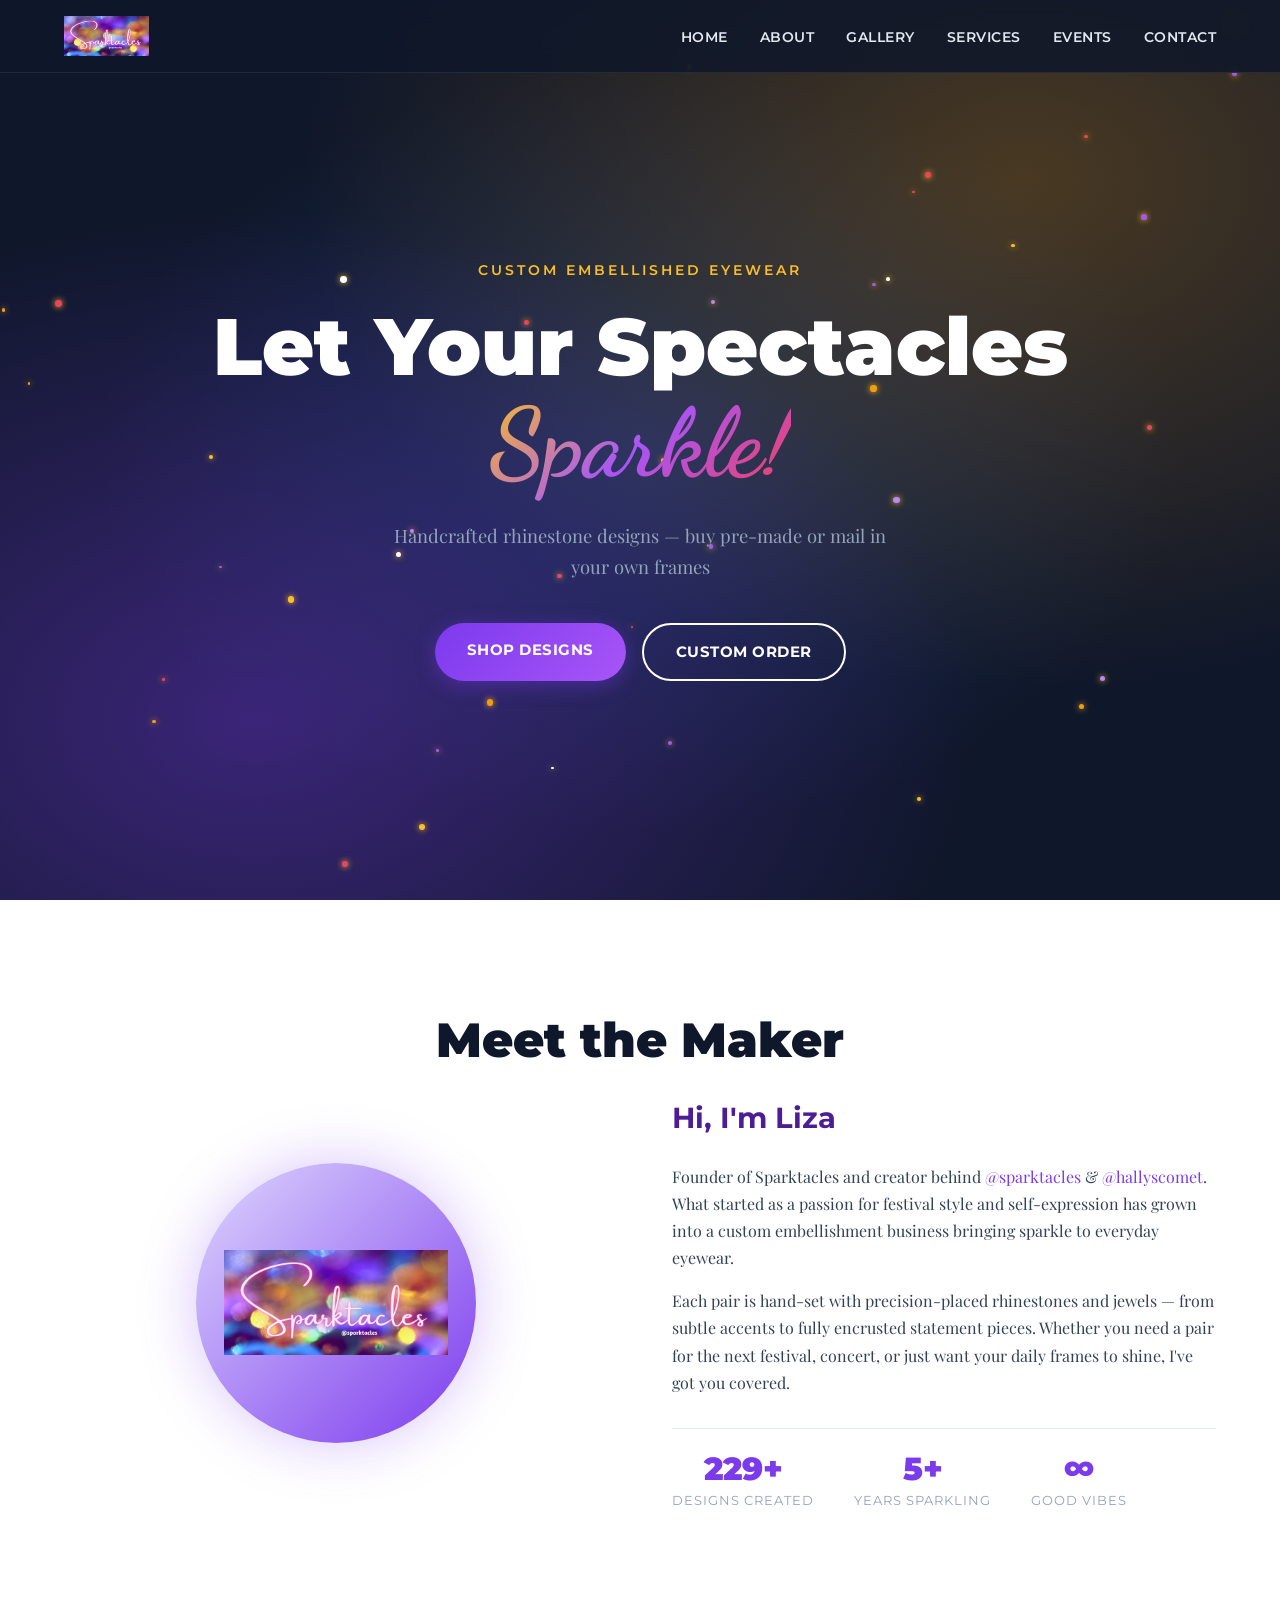
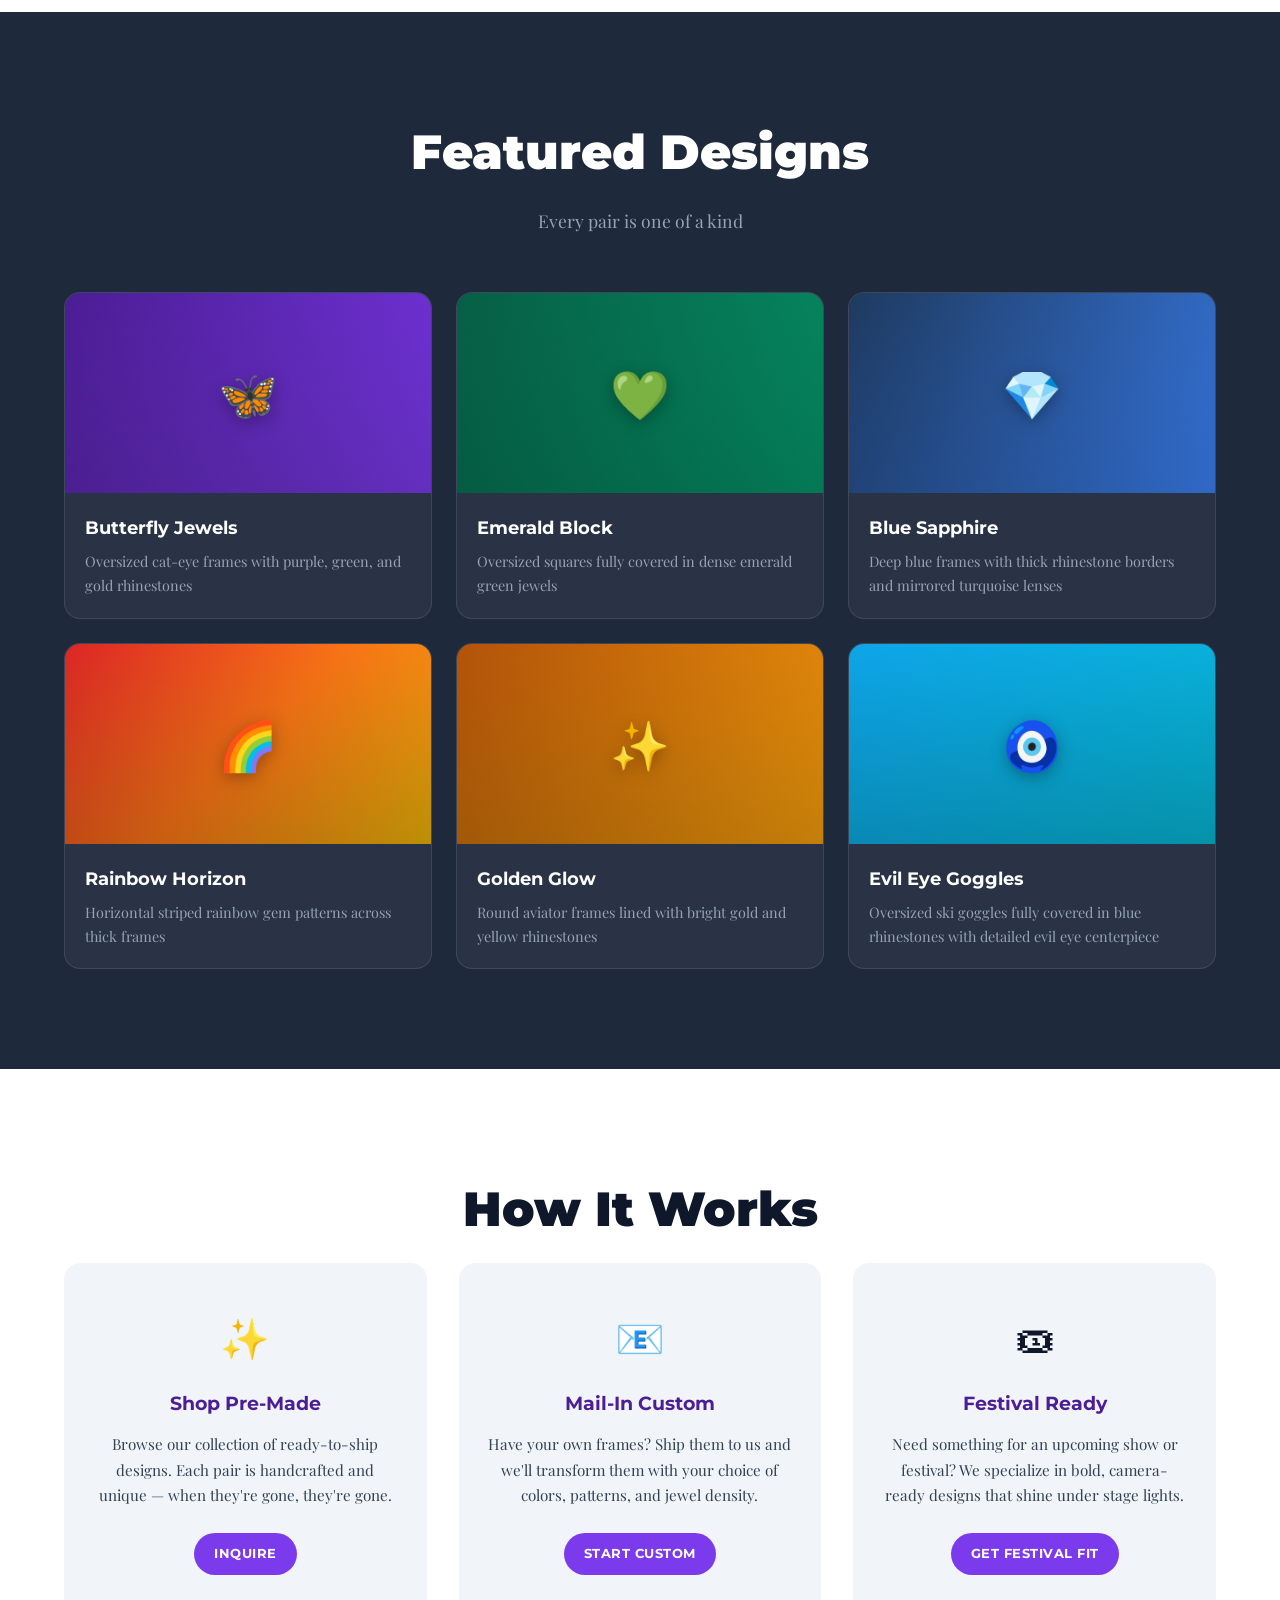
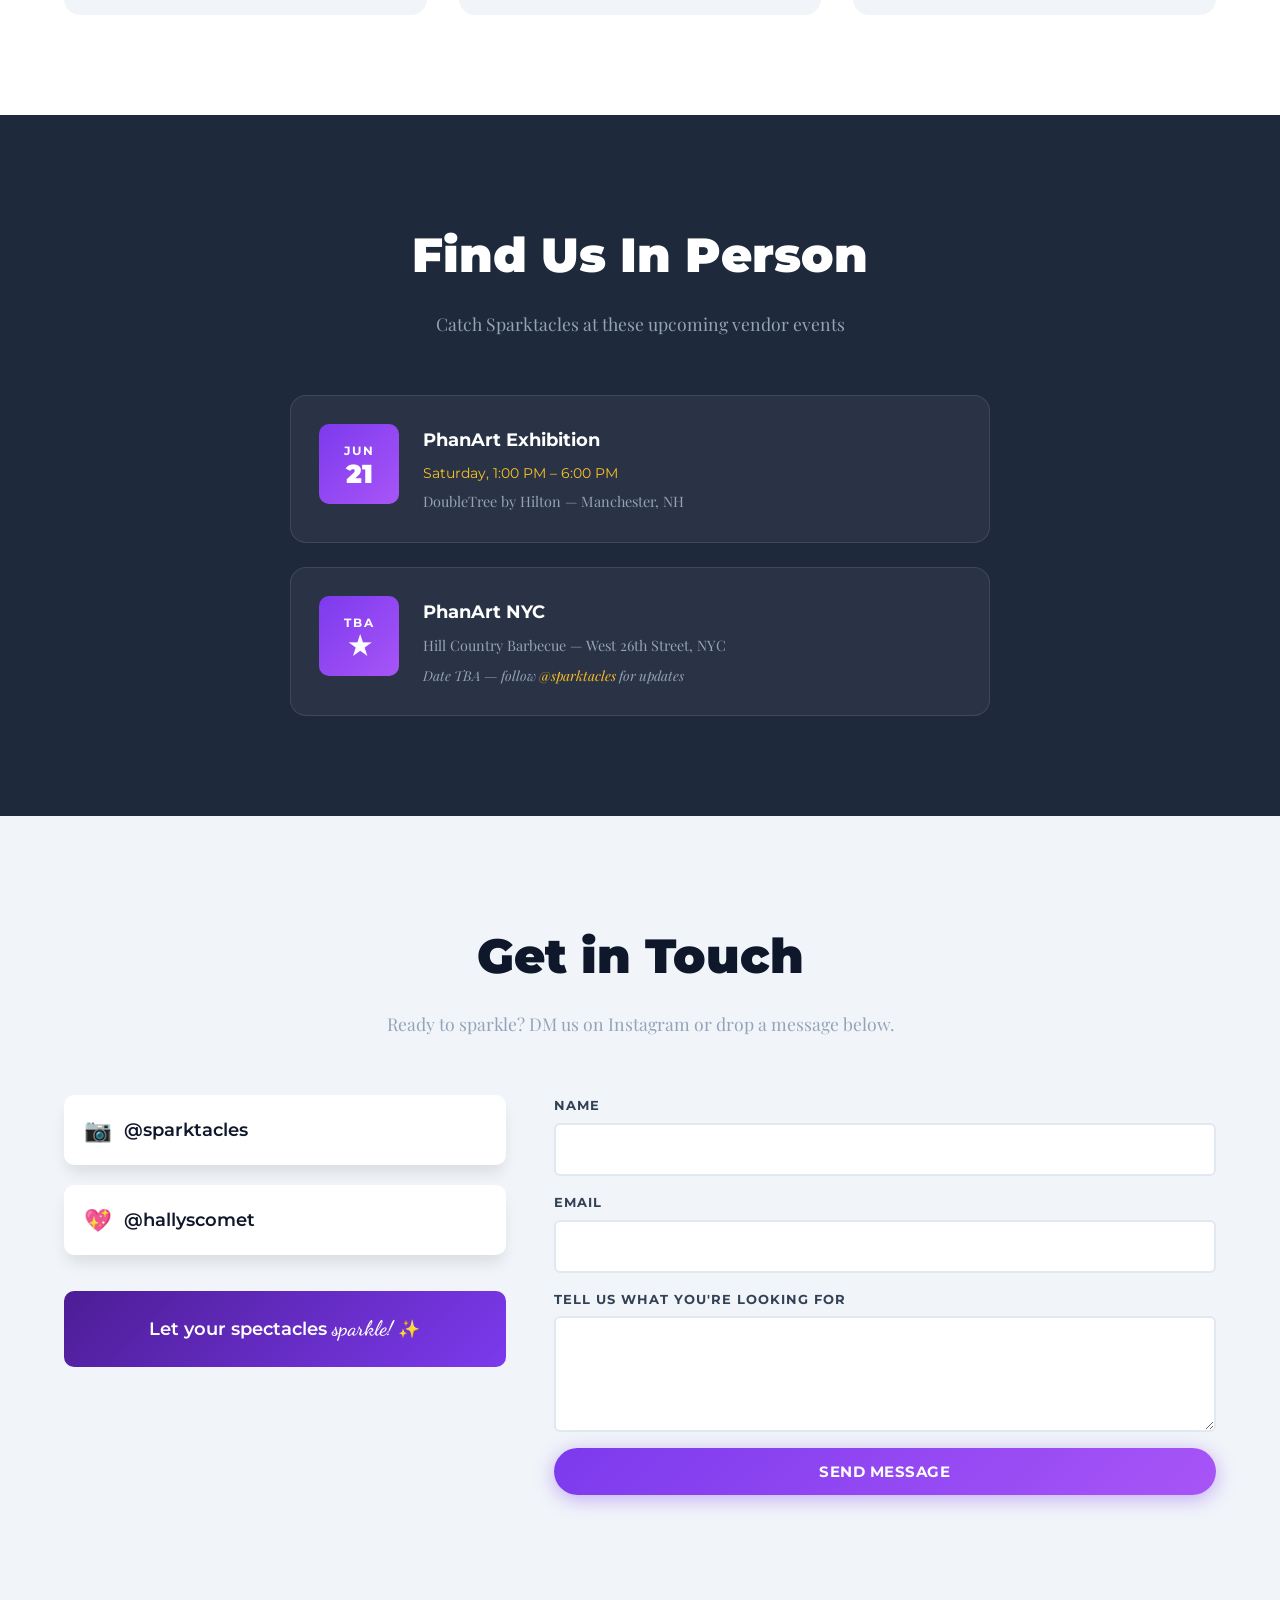
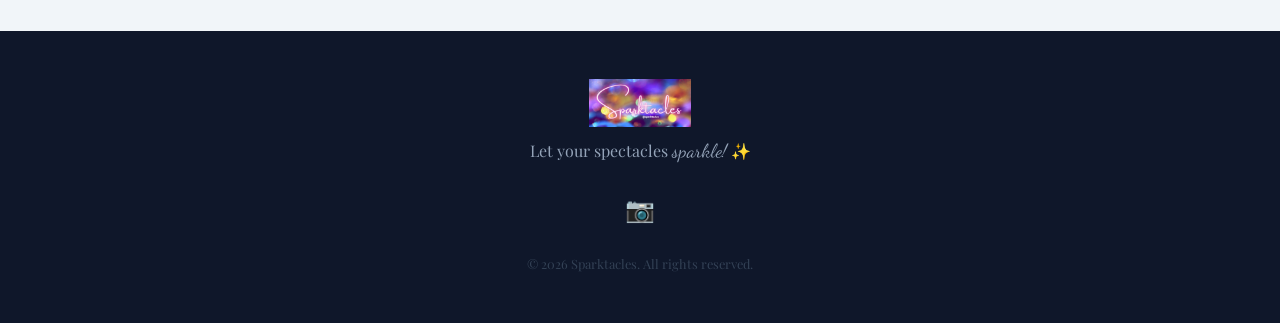
==== index.html @ 58866f9a "init" ====
<!DOCTYPE html>
<html lang="en">
<head>
  <meta charset="UTF-8">
  <meta name="viewport" content="width=device-width, initial-scale=1.0">
  <meta name="description" content="Sparktacles - Custom embellished eyewear. Let your spectacles sparkle! Pre-made designs and custom mail-in rhinestone work by Liza.">
  <title>Sparktacles — Let Your Spectacles Sparkle</title>
  <link rel="preconnect" href="https://fonts.googleapis.com">
  <link rel="preconnect" href="https://fonts.gstatic.com" crossorigin>
  <link href="https://fonts.googleapis.com/css2?family=Montserrat:wght@400;600;700;900&family=Playfair+Display:wght@400;600;700&family=Dancing+Script:wght@400;600;700&display=swap" rel="stylesheet">
  <link rel="stylesheet" href="css/styles.css">
  <link rel="icon" href="assets/sparktaclesicon.jpg">
</head>
<body>

  <header class="header" id="header">
    <nav class="nav container">
      <a href="#" class="logo"><img src="assets/sparktacleslogo.jpg" alt="Sparktacles" class="logo-img"></a>
      <button class="nav-toggle" id="navToggle" aria-label="Toggle navigation">
        <span></span>
        <span></span>
        <span></span>
      </button>
      <ul class="nav-links" id="navLinks">
        <li><a href="#home">Home</a></li>
        <li><a href="#about">About</a></li>
        <li><a href="#gallery">Gallery</a></li>
        <li><a href="#services">Services</a></li>
        <li><a href="#events">Events</a></li>
        <li><a href="#contact">Contact</a></li>
      </ul>
    </nav>
  </header>

  <main>

    <section class="hero" id="home">
      <div class="hero-bg"></div>
      <div class="hero-content container">
        <p class="hero-tag">Custom Embellished Eyewear</p>
        <h1 class="hero-title">Let Your Spectacles<br><span class="hero-sparkle">Sparkle!</span></h1>
        <p class="hero-sub">Handcrafted rhinestone designs — buy pre-made or mail in your own frames</p>
        <div class="hero-cta">
          <a href="#services" class="btn btn-primary">Shop Designs</a>
          <a href="#contact" class="btn btn-outline">Custom Order</a>
        </div>
      </div>
      <div class="sparkles" aria-hidden="true"></div>
    </section>

    <section class="about section" id="about">
      <div class="container">
        <h2 class="section-title">Meet the Maker</h2>
        <div class="about-grid">
          <div class="about-image">
            <div class="about-placeholder">
              <img src="assets/sparktacleslogo.jpg" alt="Sparktacles Logo" class="about-logo">
            </div>
          </div>
          <div class="about-text">
            <h3>Hi, I'm Liza</h3>
            <p>Founder of Sparktacles and creator behind <a href="https://instagram.com/sparktacles" target="_blank" rel="noopener">@sparktacles</a> &amp; <a href="https://instagram.com/hallyscomet" target="_blank" rel="noopener">@hallyscomet</a>. What started as a passion for festival style and self-expression has grown into a custom embellishment business bringing sparkle to everyday eyewear.</p>
            <p>Each pair is hand-set with precision-placed rhinestones and jewels — from subtle accents to fully encrusted statement pieces. Whether you need a pair for the next festival, concert, or just want your daily frames to shine, I've got you covered.</p>
            <div class="about-stats">
              <div class="stat">
                <span class="stat-number">229+</span>
                <span class="stat-label">Designs Created</span>
              </div>
              <div class="stat">
                <span class="stat-number">5+</span>
                <span class="stat-label">Years Sparkling</span>
              </div>
              <div class="stat">
                <span class="stat-number">∞</span>
                <span class="stat-label">Good Vibes</span>
              </div>
            </div>
          </div>
        </div>
      </div>
    </section>

    <section class="gallery section section-dark" id="gallery">
      <div class="container">
        <h2 class="section-title">Featured Designs</h2>
        <p class="section-subtitle">Every pair is one of a kind</p>
        <div class="gallery-grid">

          <div class="gallery-card">
            <div class="gallery-img" style="background: linear-gradient(135deg, #4c1d95, #7c3aed);">
              <span class="gallery-emoji">🦋</span>
            </div>
            <div class="gallery-info">
              <h4>Butterfly Jewels</h4>
              <p>Oversized cat-eye frames with purple, green, and gold rhinestones</p>
            </div>
          </div>

          <div class="gallery-card">
            <div class="gallery-img" style="background: linear-gradient(135deg, #065f46, #059669);">
              <span class="gallery-emoji">💚</span>
            </div>
            <div class="gallery-info">
              <h4>Emerald Block</h4>
              <p>Oversized squares fully covered in dense emerald green jewels</p>
            </div>
          </div>

          <div class="gallery-card">
            <div class="gallery-img" style="background: linear-gradient(135deg, #1e3a5f, #3b82f6);">
              <span class="gallery-emoji">💎</span>
            </div>
            <div class="gallery-info">
              <h4>Blue Sapphire</h4>
              <p>Deep blue frames with thick rhinestone borders and mirrored turquoise lenses</p>
            </div>
          </div>

          <div class="gallery-card">
            <div class="gallery-img" style="background: linear-gradient(135deg, #dc2626, #f97316, #eab308);">
              <span class="gallery-emoji">🌈</span>
            </div>
            <div class="gallery-info">
              <h4>Rainbow Horizon</h4>
              <p>Horizontal striped rainbow gem patterns across thick frames</p>
            </div>
          </div>

          <div class="gallery-card">
            <div class="gallery-img" style="background: linear-gradient(135deg, #b45309, #f59e0b);">
              <span class="gallery-emoji">✨</span>
            </div>
            <div class="gallery-info">
              <h4>Golden Glow</h4>
              <p>Round aviator frames lined with bright gold and yellow rhinestones</p>
            </div>
          </div>

          <div class="gallery-card">
            <div class="gallery-img" style="background: linear-gradient(135deg, #0ea5e9, #06b6d4);">
              <span class="gallery-emoji">🧿</span>
            </div>
            <div class="gallery-info">
              <h4>Evil Eye Goggles</h4>
              <p>Oversized ski goggles fully covered in blue rhinestones with detailed evil eye centerpiece</p>
            </div>
          </div>

        </div>
      </div>
    </section>

    <section class="services section" id="services">
      <div class="container">
        <h2 class="section-title">How It Works</h2>
        <div class="services-grid">
          <div class="service-card">
            <div class="service-icon">&#10024;</div>
            <h3>Shop Pre-Made</h3>
            <p>Browse our collection of ready-to-ship designs. Each pair is handcrafted and unique &mdash; when they're gone, they're gone.</p>
            <a href="#contact" class="btn btn-sm">Inquire</a>
          </div>
          <div class="service-card">
            <div class="service-icon">&#128231;</div>
            <h3>Mail-In Custom</h3>
            <p>Have your own frames? Ship them to us and we'll transform them with your choice of colors, patterns, and jewel density.</p>
            <a href="#contact" class="btn btn-sm">Start Custom</a>
          </div>
          <div class="service-card">
            <div class="service-icon">&#127903;</div>
            <h3>Festival Ready</h3>
            <p>Need something for an upcoming show or festival? We specialize in bold, camera-ready designs that shine under stage lights.</p>
            <a href="#contact" class="btn btn-sm">Get Festival Fit</a>
          </div>
        </div>
      </div>
    </section>

    <section class="events section section-dark" id="events">
      <div class="container">
        <h2 class="section-title">Find Us In Person</h2>
        <p class="section-subtitle">Catch Sparktacles at these upcoming vendor events</p>
        <div class="events-grid">
          <div class="event-card">
            <div class="event-date">
              <span class="event-month">JUN</span>
              <span class="event-day">21</span>
            </div>
            <div class="event-details">
              <h4>PhanArt Exhibition</h4>
              <p class="event-time">Saturday, 1:00 PM &ndash; 6:00 PM</p>
              <p class="event-location">DoubleTree by Hilton — Manchester, NH</p>
            </div>
          </div>
          <div class="event-card">
            <div class="event-date">
              <span class="event-month">TBA</span>
              <span class="event-day">&#9733;</span>
            </div>
            <div class="event-details">
              <h4>PhanArt NYC</h4>
              <p class="event-location">Hill Country Barbecue — West 26th Street, NYC</p>
              <p class="event-note">Date TBA &mdash; follow <a href="https://instagram.com/sparktacles" target="_blank" rel="noopener">@sparktacles</a> for updates</p>
            </div>
          </div>
        </div>
      </div>
    </section>

    <section class="cta-section section" id="contact">
      <div class="container">
        <h2 class="section-title">Get in Touch</h2>
        <p class="section-subtitle">Ready to sparkle? DM us on Instagram or drop a message below.</p>
        <div class="contact-grid">
          <div class="contact-info">
            <a href="https://instagram.com/sparktacles" target="_blank" rel="noopener" class="contact-link">
              <span class="contact-icon">&#128247;</span>
              <span>@sparktacles</span>
            </a>
            <a href="https://instagram.com/hallyscomet" target="_blank" rel="noopener" class="contact-link">
              <span class="contact-icon">&#128150;</span>
              <span>@hallyscomet</span>
            </a>
            <div class="contact-motto">
              <p>Let your spectacles <span class="tagline-script">sparkle!</span> &#10024;</p>
            </div>
          </div>
          <form class="contact-form" id="contactForm">
            <div class="form-group">
              <label for="name">Name</label>
              <input type="text" id="name" name="name" required>
            </div>
            <div class="form-group">
              <label for="email">Email</label>
              <input type="email" id="email" name="email" required>
            </div>
            <div class="form-group">
              <label for="message">Tell us what you're looking for</label>
              <textarea id="message" name="message" rows="4" required></textarea>
            </div>
            <button type="submit" class="btn btn-primary">Send Message</button>
            <p class="form-note" id="formNote"></p>
          </form>
        </div>
      </div>
    </section>

  </main>

  <footer class="footer">
    <div class="container">
      <div class="footer-content">
        <a href="#" class="footer-logo"><img src="assets/sparktacleslogo.jpg" alt="Sparktacles" class="logo-img"></a>
        <p class="footer-tagline">Let your spectacles <span class="tagline-script">sparkle!</span> &#10024;</p>
        <div class="footer-social">
          <a href="https://instagram.com/sparktacles" target="_blank" rel="noopener" aria-label="Instagram">&#128247;</a>
        </div>
        <p class="footer-copy">&copy; 2026 Sparktacles. All rights reserved.</p>
      </div>
    </div>
  </footer>

  <script src="js/script.js"></script>
</body>
</html>
---- css/styles.css ----
/* ===== CSS Custom Properties ===== */
:root {
  --purple-900: #2e1065;
  --purple-800: #4c1d95;
  --purple-600: #7c3aed;
  --purple-400: #a855f7;
  --purple-200: #ddd6fe;
  --blue-900: #1e3a5f;
  --blue-600: #2563eb;
  --blue-400: #60a5fa;
  --gold-500: #f59e0b;
  --gold-400: #fbbf24;
  --rose-500: #f43f5e;
  --slate-900: #0f172a;
  --slate-800: #1e293b;
  --slate-700: #334155;
  --slate-400: #94a3b8;
  --slate-200: #e2e8f0;
  --slate-100: #f1f5f9;
  --white: #ffffff;
  --font-heading: 'Montserrat', sans-serif;
  --font-body: 'Playfair Display', serif;
  --radius-lg: 16px;
  --radius-md: 10px;
  --radius-sm: 6px;
  --shadow-lg: 0 25px 50px -12px rgba(0, 0, 0, 0.25);
  --shadow-md: 0 10px 15px -3px rgba(0, 0, 0, 0.1);
  --transition: 0.3s ease;
  --container: 1200px;
}

/* ===== Reset & Base ===== */
*,
*::before,
*::after {
  margin: 0;
  padding: 0;
  box-sizing: border-box;
}

html {
  scroll-behavior: smooth;
  scroll-padding-top: 80px;
}

body {
  font-family: var(--font-body);
  color: var(--slate-900);
  background: var(--white);
  line-height: 1.7;
  overflow-x: hidden;
}

img {
  max-width: 100%;
  display: block;
}

a {
  color: var(--purple-600);
  text-decoration: none;
  transition: color var(--transition);
}
a:hover {
  color: var(--purple-400);
}

.container {
  max-width: var(--container);
  margin: 0 auto;
  padding: 0 24px;
}

.section {
  padding: 100px 0;
}
.section-dark {
  background: var(--slate-800);
  color: var(--white);
}
.section-dark .section-title {
  color: var(--white);
}
.section-dark a {
  color: var(--gold-400);
}

.section-title {
  font-family: var(--font-heading);
  font-size: clamp(2rem, 5vw, 3rem);
  font-weight: 900;
  text-align: center;
  margin-bottom: 12px;
  color: var(--slate-900);
}
.section-subtitle {
  text-align: center;
  font-size: 1.1rem;
  color: var(--slate-400);
  margin-bottom: 56px;
}

/* ===== Buttons ===== */
.btn {
  display: inline-block;
  font-family: var(--font-heading);
  font-weight: 700;
  font-size: 0.95rem;
  padding: 14px 32px;
  border-radius: 50px;
  border: none;
  cursor: pointer;
  transition: all var(--transition);
  text-transform: uppercase;
  letter-spacing: 0.5px;
}

.btn-primary {
  background: linear-gradient(135deg, var(--purple-600), var(--purple-400));
  color: var(--white);
  box-shadow: 0 4px 20px rgba(124, 58, 237, 0.4);
}
.btn-primary:hover {
  box-shadow: 0 6px 30px rgba(124, 58, 237, 0.6);
  transform: translateY(-2px);
}

.btn-outline {
  border: 2px solid var(--white);
  color: var(--white);
  background: transparent;
}
.btn-outline:hover {
  background: var(--white);
  color: var(--purple-600);
}

.btn-sm {
  font-size: 0.8rem;
  padding: 10px 20px;
  background: var(--purple-600);
  color: var(--white);
  border-radius: 50px;
  margin-top: 16px;
}
.btn-sm:hover {
  background: var(--purple-400);
  color: var(--white);
}

/* ===== Header / Nav ===== */
.header {
  position: fixed;
  top: 0;
  left: 0;
  right: 0;
  z-index: 1000;
  background: rgba(15, 23, 42, 0.85);
  backdrop-filter: blur(12px);
  border-bottom: 1px solid rgba(255, 255, 255, 0.08);
  transition: background var(--transition);
}
.header.scrolled {
  background: rgba(15, 23, 42, 0.98);
}

.nav {
  display: flex;
  justify-content: space-between;
  align-items: center;
  height: 72px;
}

.logo {
  display: flex;
  align-items: center;
}
.logo-img {
  height: 40px;
  width: auto;
  display: block;
}

.nav-links {
  display: flex;
  list-style: none;
  gap: 32px;
}
.nav-links a {
  font-family: var(--font-heading);
  font-size: 0.85rem;
  font-weight: 600;
  color: var(--slate-200);
  text-transform: uppercase;
  letter-spacing: 0.5px;
  position: relative;
}
.nav-links a::after {
  content: '';
  position: absolute;
  bottom: -4px;
  left: 0;
  width: 0;
  height: 2px;
  background: var(--gold-400);
  transition: width var(--transition);
}
.nav-links a:hover {
  color: var(--white);
}
.nav-links a:hover::after {
  width: 100%;
}

.nav-toggle {
  display: none;
  flex-direction: column;
  gap: 5px;
  background: none;
  border: none;
  cursor: pointer;
  padding: 4px;
}
.nav-toggle span {
  display: block;
  width: 24px;
  height: 2px;
  background: var(--white);
  transition: all var(--transition);
}
.nav-toggle.active span:nth-child(1) {
  transform: rotate(45deg) translate(5px, 5px);
}
.nav-toggle.active span:nth-child(2) {
  opacity: 0;
}
.nav-toggle.active span:nth-child(3) {
  transform: rotate(-45deg) translate(5px, -5px);
}

/* ===== Hero ===== */
.hero {
  min-height: 100vh;
  display: flex;
  align-items: center;
  position: relative;
  overflow: hidden;
  background: var(--slate-900);
}
.hero-bg {
  position: absolute;
  inset: 0;
  background:
    radial-gradient(ellipse at 20% 80%, rgba(124, 58, 237, 0.4) 0%, transparent 50%),
    radial-gradient(ellipse at 80% 20%, rgba(245, 158, 11, 0.25) 0%, transparent 50%),
    radial-gradient(ellipse at 50% 50%, rgba(59, 130, 246, 0.2) 0%, transparent 60%);
  animation: bgPulse 8s ease-in-out infinite alternate;
}
@keyframes bgPulse {
  0% { opacity: 0.7; }
  100% { opacity: 1; }
}

.hero-content {
  position: relative;
  z-index: 2;
  text-align: center;
  padding: 120px 0 80px;
}

.hero-tag {
  font-family: var(--font-heading);
  font-size: 0.85rem;
  font-weight: 600;
  text-transform: uppercase;
  letter-spacing: 3px;
  color: var(--gold-400);
  margin-bottom: 20px;
}

.hero-title {
  font-family: var(--font-heading);
  font-size: clamp(2.5rem, 8vw, 5rem);
  font-weight: 900;
  color: var(--white);
  line-height: 1.1;
  margin-bottom: 24px;
}
.hero-sparkle {
  font-family: 'Dancing Script', cursive;
  font-size: 1.2em;
  background: linear-gradient(135deg, var(--gold-400), var(--purple-400), var(--rose-500));
  -webkit-background-clip: text;
  -webkit-text-fill-color: transparent;
  background-clip: text;
}

.hero-sub {
  font-size: 1.15rem;
  color: var(--slate-400);
  max-width: 500px;
  margin: 0 auto 40px;
}

.hero-cta {
  display: flex;
  gap: 16px;
  justify-content: center;
  flex-wrap: wrap;
}

.sparkles {
  position: absolute;
  inset: 0;
  pointer-events: none;
  overflow: hidden;
}

/* ===== About ===== */
.about-grid {
  display: grid;
  grid-template-columns: 1fr 1fr;
  gap: 64px;
  align-items: center;
}

.about-image {
  display: flex;
  justify-content: center;
}
.about-placeholder {
  width: 280px;
  height: 280px;
  background: linear-gradient(135deg, var(--purple-200), var(--purple-600));
  border-radius: 50%;
  display: flex;
  align-items: center;
  justify-content: center;
  box-shadow: 0 0 60px rgba(124, 58, 237, 0.3);
  overflow: hidden;
}
.about-logo {
  width: 80%;
  height: auto;
  object-fit: contain;
}

.about-text h3 {
  font-family: var(--font-heading);
  font-size: 1.8rem;
  font-weight: 700;
  margin-bottom: 20px;
  color: var(--purple-800);
}
.about-text p {
  margin-bottom: 16px;
  color: var(--slate-700);
}

.about-stats {
  display: flex;
  gap: 40px;
  margin-top: 32px;
  padding-top: 24px;
  border-top: 1px solid var(--slate-200);
}
.stat {
  text-align: center;
}
.stat-number {
  display: block;
  font-family: var(--font-heading);
  font-size: 2rem;
  font-weight: 900;
  color: var(--purple-600);
  line-height: 1;
}
.stat-label {
  font-size: 0.8rem;
  text-transform: uppercase;
  letter-spacing: 1px;
  color: var(--slate-400);
  font-family: var(--font-heading);
}

/* ===== Gallery ===== */
.gallery-grid {
  display: grid;
  grid-template-columns: repeat(3, 1fr);
  gap: 24px;
}

.gallery-card {
  background: rgba(255, 255, 255, 0.05);
  border-radius: var(--radius-lg);
  overflow: hidden;
  transition: transform var(--transition), box-shadow var(--transition);
  border: 1px solid rgba(255, 255, 255, 0.1);
}
.gallery-card:hover {
  transform: translateY(-6px);
  box-shadow: 0 20px 40px rgba(0, 0, 0, 0.3);
}

.gallery-img {
  height: 200px;
  display: flex;
  align-items: center;
  justify-content: center;
  position: relative;
  overflow: hidden;
}
.gallery-img::after {
  content: '';
  position: absolute;
  inset: 0;
  background: linear-gradient(to top, rgba(0, 0, 0, 0.2), transparent);
}
.gallery-emoji {
  font-size: 3rem;
  position: relative;
  z-index: 1;
  filter: drop-shadow(0 4px 8px rgba(0, 0, 0, 0.3));
}

.gallery-info {
  padding: 20px;
}
.gallery-info h4 {
  font-family: var(--font-heading);
  font-size: 1.1rem;
  font-weight: 700;
  margin-bottom: 6px;
}
.gallery-info p {
  font-size: 0.9rem;
  color: var(--slate-400);
}

/* ===== Services ===== */
.services-grid {
  display: grid;
  grid-template-columns: repeat(3, 1fr);
  gap: 32px;
}

.service-card {
  text-align: center;
  padding: 40px 28px;
  background: var(--slate-100);
  border-radius: var(--radius-lg);
  transition: transform var(--transition), box-shadow var(--transition);
}
.service-card:hover {
  transform: translateY(-4px);
  box-shadow: var(--shadow-lg);
}

.service-icon {
  font-size: 2.5rem;
  margin-bottom: 16px;
}

.service-card h3 {
  font-family: var(--font-heading);
  font-size: 1.2rem;
  font-weight: 700;
  margin-bottom: 12px;
  color: var(--purple-800);
}

.service-card p {
  font-size: 0.95rem;
  color: var(--slate-700);
  margin-bottom: 8px;
}

/* ===== Events ===== */
.events-grid {
  display: grid;
  gap: 24px;
  max-width: 700px;
  margin: 0 auto;
}

.event-card {
  display: flex;
  gap: 24px;
  background: rgba(255, 255, 255, 0.05);
  border-radius: var(--radius-lg);
  padding: 28px;
  border: 1px solid rgba(255, 255, 255, 0.1);
  transition: transform var(--transition);
}
.event-card:hover {
  transform: translateX(6px);
}

.event-date {
  display: flex;
  flex-direction: column;
  align-items: center;
  justify-content: center;
  min-width: 80px;
  height: 80px;
  background: linear-gradient(135deg, var(--purple-600), var(--purple-400));
  border-radius: var(--radius-md);
  font-family: var(--font-heading);
  color: var(--white);
}
.event-month {
  font-size: 0.75rem;
  font-weight: 700;
  letter-spacing: 2px;
}
.event-day {
  font-size: 1.6rem;
  font-weight: 900;
  line-height: 1;
}

.event-details h4 {
  font-family: var(--font-heading);
  font-size: 1.15rem;
  font-weight: 700;
  margin-bottom: 6px;
}
.event-time {
  color: var(--gold-400);
  font-size: 0.9rem;
  margin-bottom: 4px;
  font-family: var(--font-heading);
}
.event-location {
  color: var(--slate-400);
  font-size: 0.9rem;
}
.event-note {
  color: var(--slate-400);
  font-size: 0.85rem;
  margin-top: 6px;
  font-style: italic;
}

/* ===== CTA / Contact ===== */
.cta-section {
  background: var(--slate-100);
}

.contact-grid {
  display: grid;
  grid-template-columns: 1fr 1.5fr;
  gap: 48px;
  align-items: start;
}

.contact-info {
  display: flex;
  flex-direction: column;
  gap: 20px;
}

.contact-link {
  display: flex;
  align-items: center;
  gap: 12px;
  font-family: var(--font-heading);
  font-size: 1.1rem;
  font-weight: 600;
  color: var(--slate-900);
  padding: 16px 20px;
  background: var(--white);
  border-radius: var(--radius-md);
  box-shadow: var(--shadow-md);
  transition: transform var(--transition);
}
.contact-link:hover {
  transform: translateY(-2px);
  color: var(--purple-600);
}

.contact-icon {
  font-size: 1.4rem;
}

.contact-motto {
  margin-top: 16px;
  padding: 20px;
  background: linear-gradient(135deg, var(--purple-800), var(--purple-600));
  color: var(--white);
  border-radius: var(--radius-md);
  text-align: center;
  font-family: var(--font-heading);
  font-weight: 600;
  font-size: 1.1rem;
}

.tagline-script {
  font-family: 'Dancing Script', cursive;
  font-size: 1.2em;
}

.contact-form {
  display: flex;
  flex-direction: column;
  gap: 16px;
}

.form-group {
  display: flex;
  flex-direction: column;
  gap: 6px;
}

.form-group label {
  font-family: var(--font-heading);
  font-size: 0.8rem;
  font-weight: 700;
  text-transform: uppercase;
  letter-spacing: 1px;
  color: var(--slate-700);
}

.form-group input,
.form-group textarea {
  padding: 14px 16px;
  border: 2px solid var(--slate-200);
  border-radius: var(--radius-sm);
  font-family: var(--font-body);
  font-size: 1rem;
  background: var(--white);
  transition: border-color var(--transition);
}
.form-group input:focus,
.form-group textarea:focus {
  outline: none;
  border-color: var(--purple-400);
}

.form-note {
  font-size: 0.9rem;
  color: var(--purple-600);
  font-family: var(--font-heading);
  min-height: 20px;
}

/* ===== Footer ===== */
.footer {
  background: var(--slate-900);
  padding: 48px 0;
  text-align: center;
}

.footer-logo {
  display: flex;
  justify-content: center;
  align-items: center;
}
.footer-logo .logo-img {
  height: 48px;
  width: auto;
}

.footer-tagline {
  color: var(--slate-400);
  margin: 8px 0 20px;
  font-size: 1rem;
}

.footer-social a {
  font-size: 1.5rem;
  margin: 0 8px;
}

.footer-copy {
  color: var(--slate-700);
  font-size: 0.8rem;
  margin-top: 24px;
}

/* ===== Animations ===== */
@keyframes sparkleFloat {
  0%, 100% { transform: translateY(0) scale(1); opacity: 0; }
  20% { opacity: 1; }
  80% { opacity: 0; }
  100% { transform: translateY(-100px) scale(0.5); opacity: 0; }
}

.sparkle-dot {
  position: absolute;
  width: 4px;
  height: 4px;
  background: var(--gold-400);
  border-radius: 50%;
  animation: sparkleFloat 3s ease-in-out infinite;
  box-shadow: 0 0 6px var(--gold-400);
}

.fade-in {
  opacity: 0;
  transform: translateY(30px);
  transition: opacity 0.6s ease, transform 0.6s ease;
}
.fade-in.visible {
  opacity: 1;
  transform: translateY(0);
}

/* ===== Responsive ===== */
@media (max-width: 900px) {
  .nav-links {
    position: fixed;
    top: 72px;
    left: 0;
    right: 0;
    background: rgba(15, 23, 42, 0.98);
    backdrop-filter: blur(12px);
    flex-direction: column;
    align-items: center;
    padding: 32px 0;
    gap: 24px;
    transform: translateY(-100%);
    opacity: 0;
    pointer-events: none;
    transition: all var(--transition);
  }
  .nav-links.active {
    transform: translateY(0);
    opacity: 1;
    pointer-events: all;
  }

  .nav-toggle {
    display: flex;
  }

  .about-grid,
  .contact-grid {
    grid-template-columns: 1fr;
  }

  .gallery-grid,
  .services-grid {
    grid-template-columns: 1fr;
  }

  .section {
    padding: 64px 0;
  }

  .hero-content {
    padding: 100px 0 60px;
  }
}

@media (max-width: 600px) {
  .about-stats {
    flex-wrap: wrap;
    gap: 20px;
    justify-content: center;
  }

  .event-card {
    flex-direction: column;
    align-items: flex-start;
  }

  .hero-cta {
    flex-direction: column;
    align-items: center;
  }
}
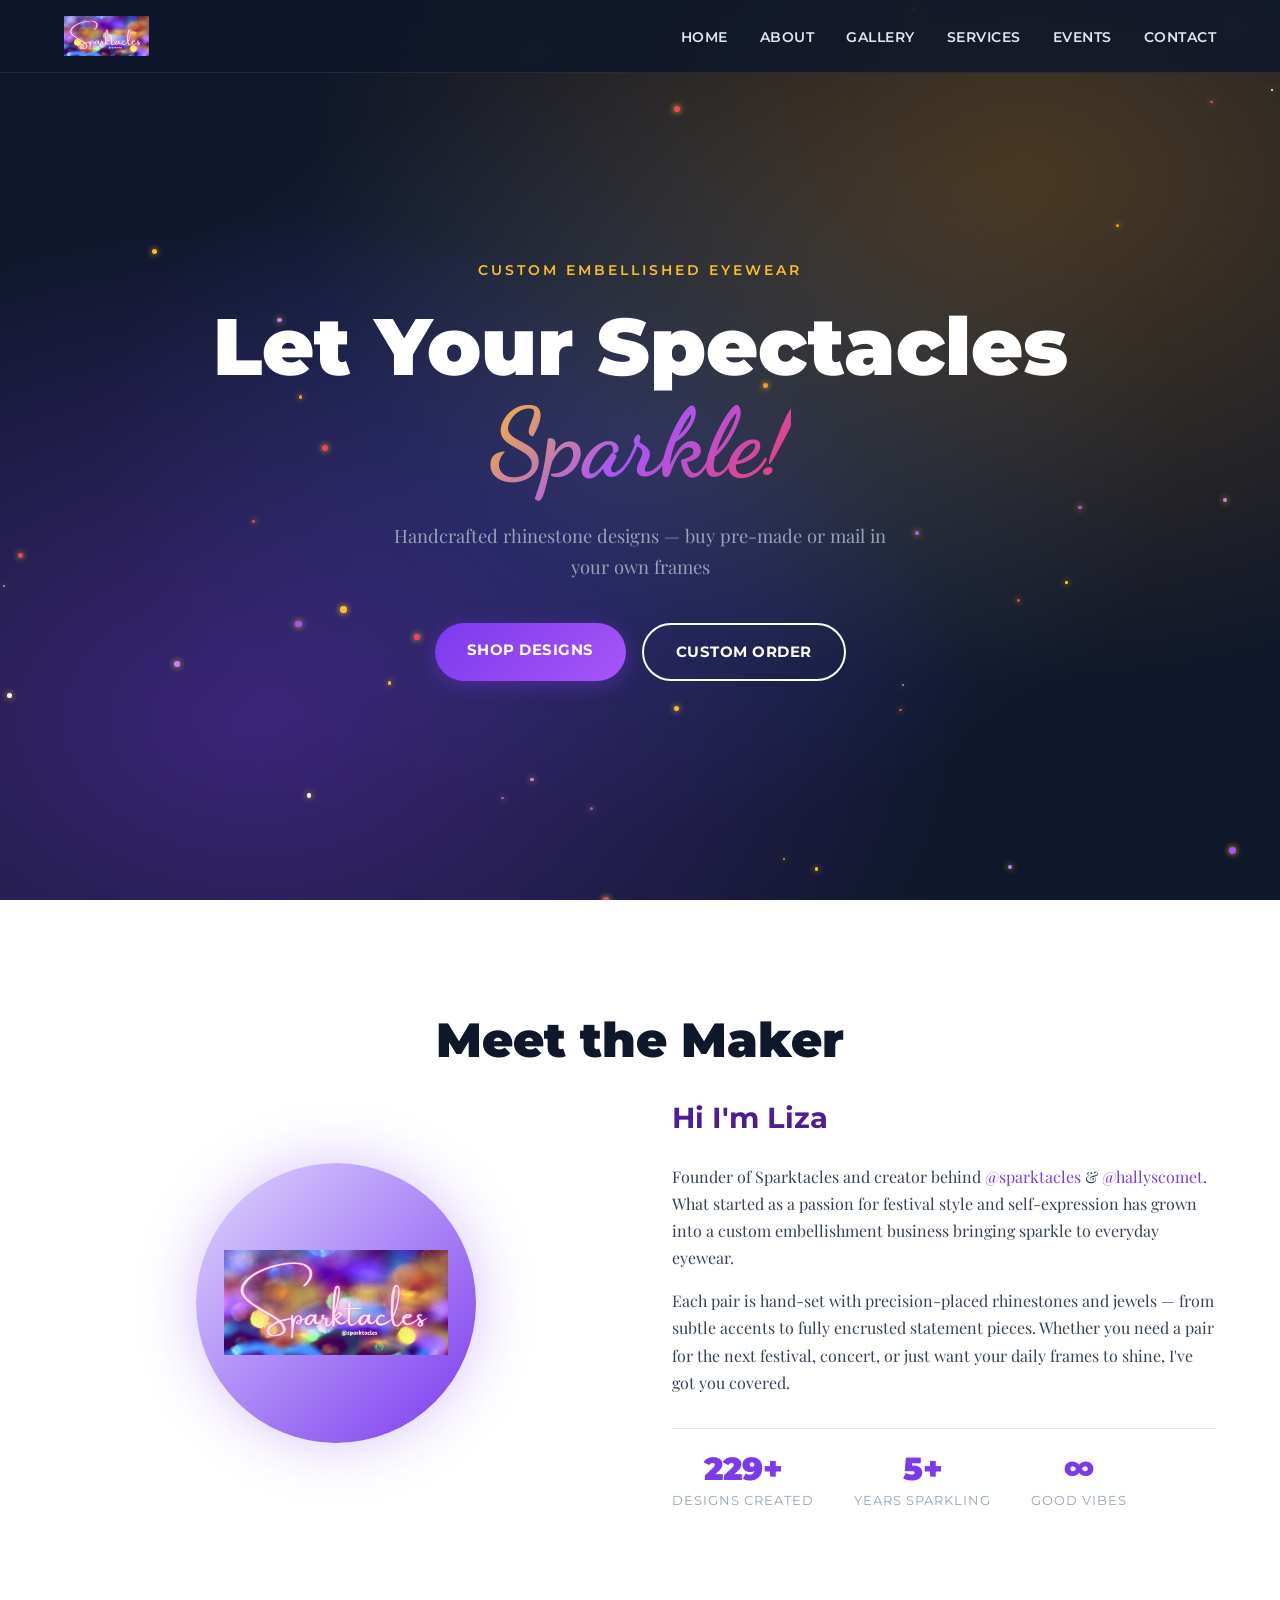
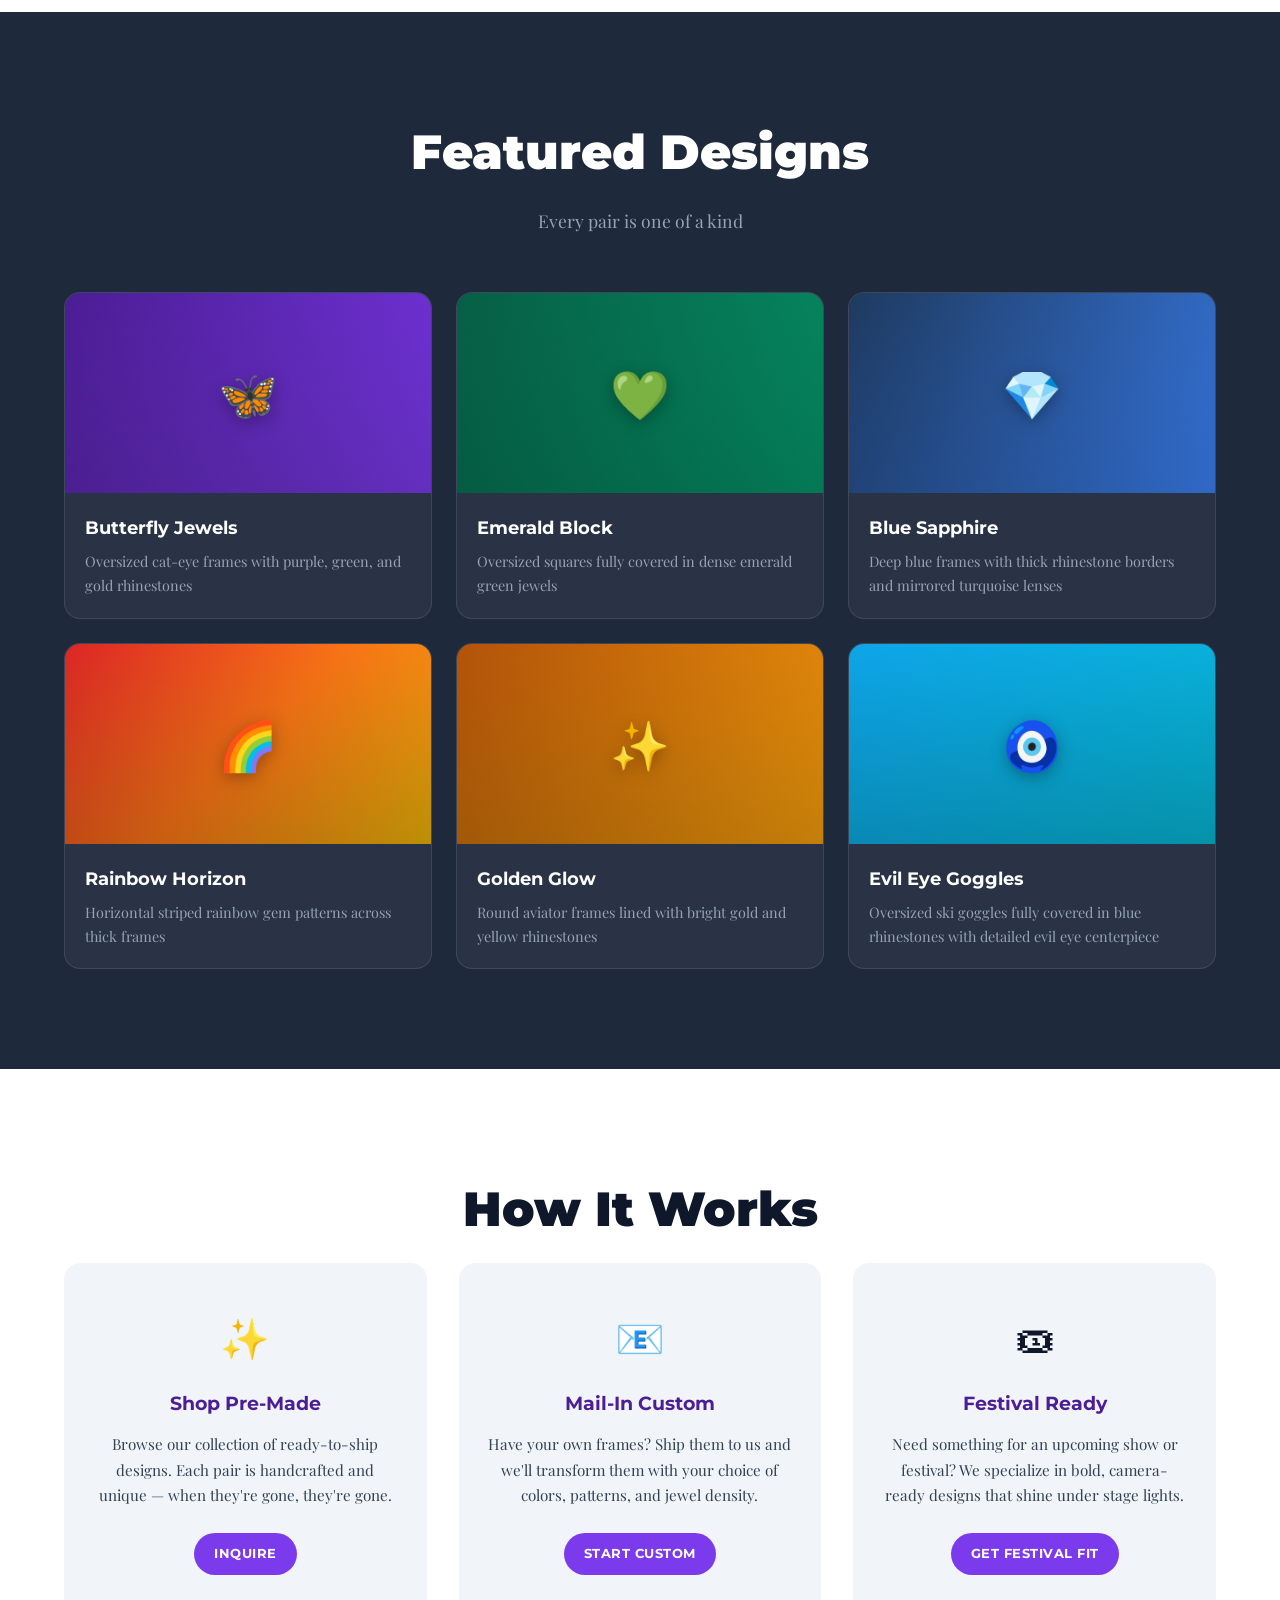
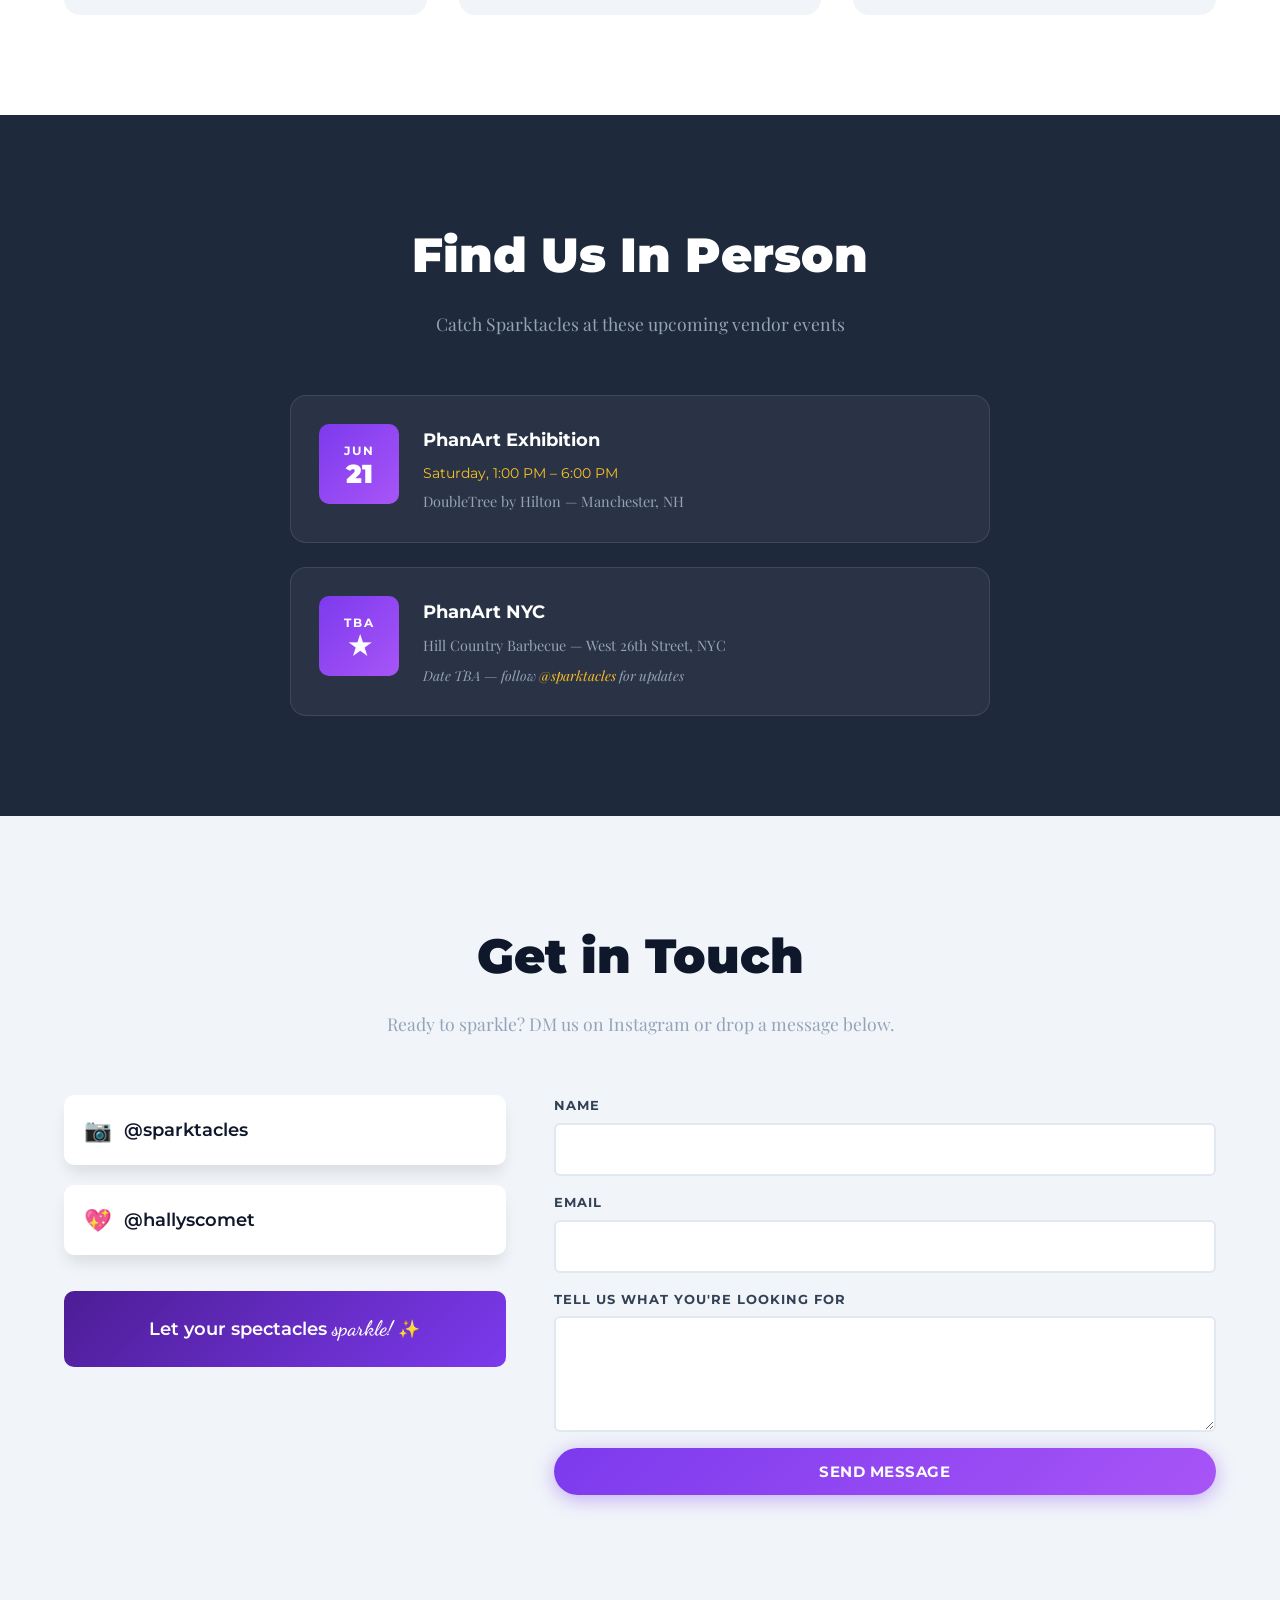
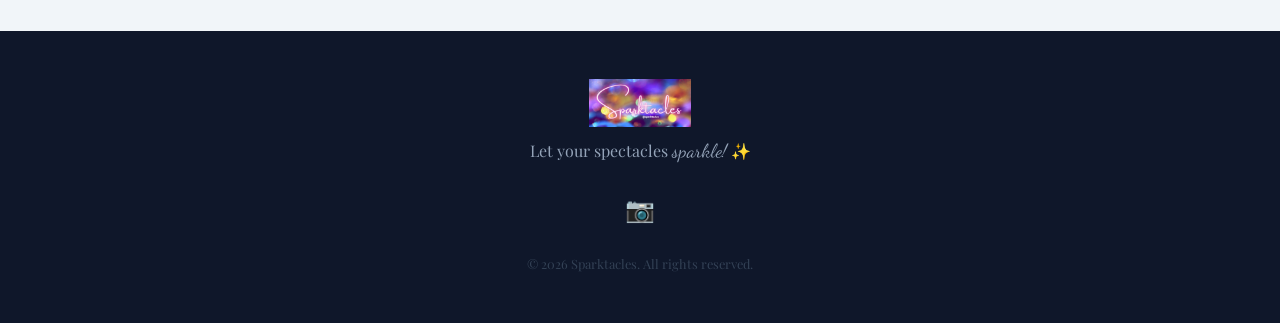
==== commit 761c4540: "fixed upload" ====
--- a/index.html
+++ b/index.html
@@ -58,7 +58,7 @@
             </div>
           </div>
           <div class="about-text">
-            <h3>Hi, I'm Liza</h3>
+            <h3>Hi I'm Liza</h3>
             <p>Founder of Sparktacles and creator behind <a href="https://instagram.com/sparktacles" target="_blank" rel="noopener">@sparktacles</a> &amp; <a href="https://instagram.com/hallyscomet" target="_blank" rel="noopener">@hallyscomet</a>. What started as a passion for festival style and self-expression has grown into a custom embellishment business bringing sparkle to everyday eyewear.</p>
             <p>Each pair is hand-set with precision-placed rhinestones and jewels — from subtle accents to fully encrusted statement pieces. Whether you need a pair for the next festival, concert, or just want your daily frames to shine, I've got you covered.</p>
             <div class="about-stats">
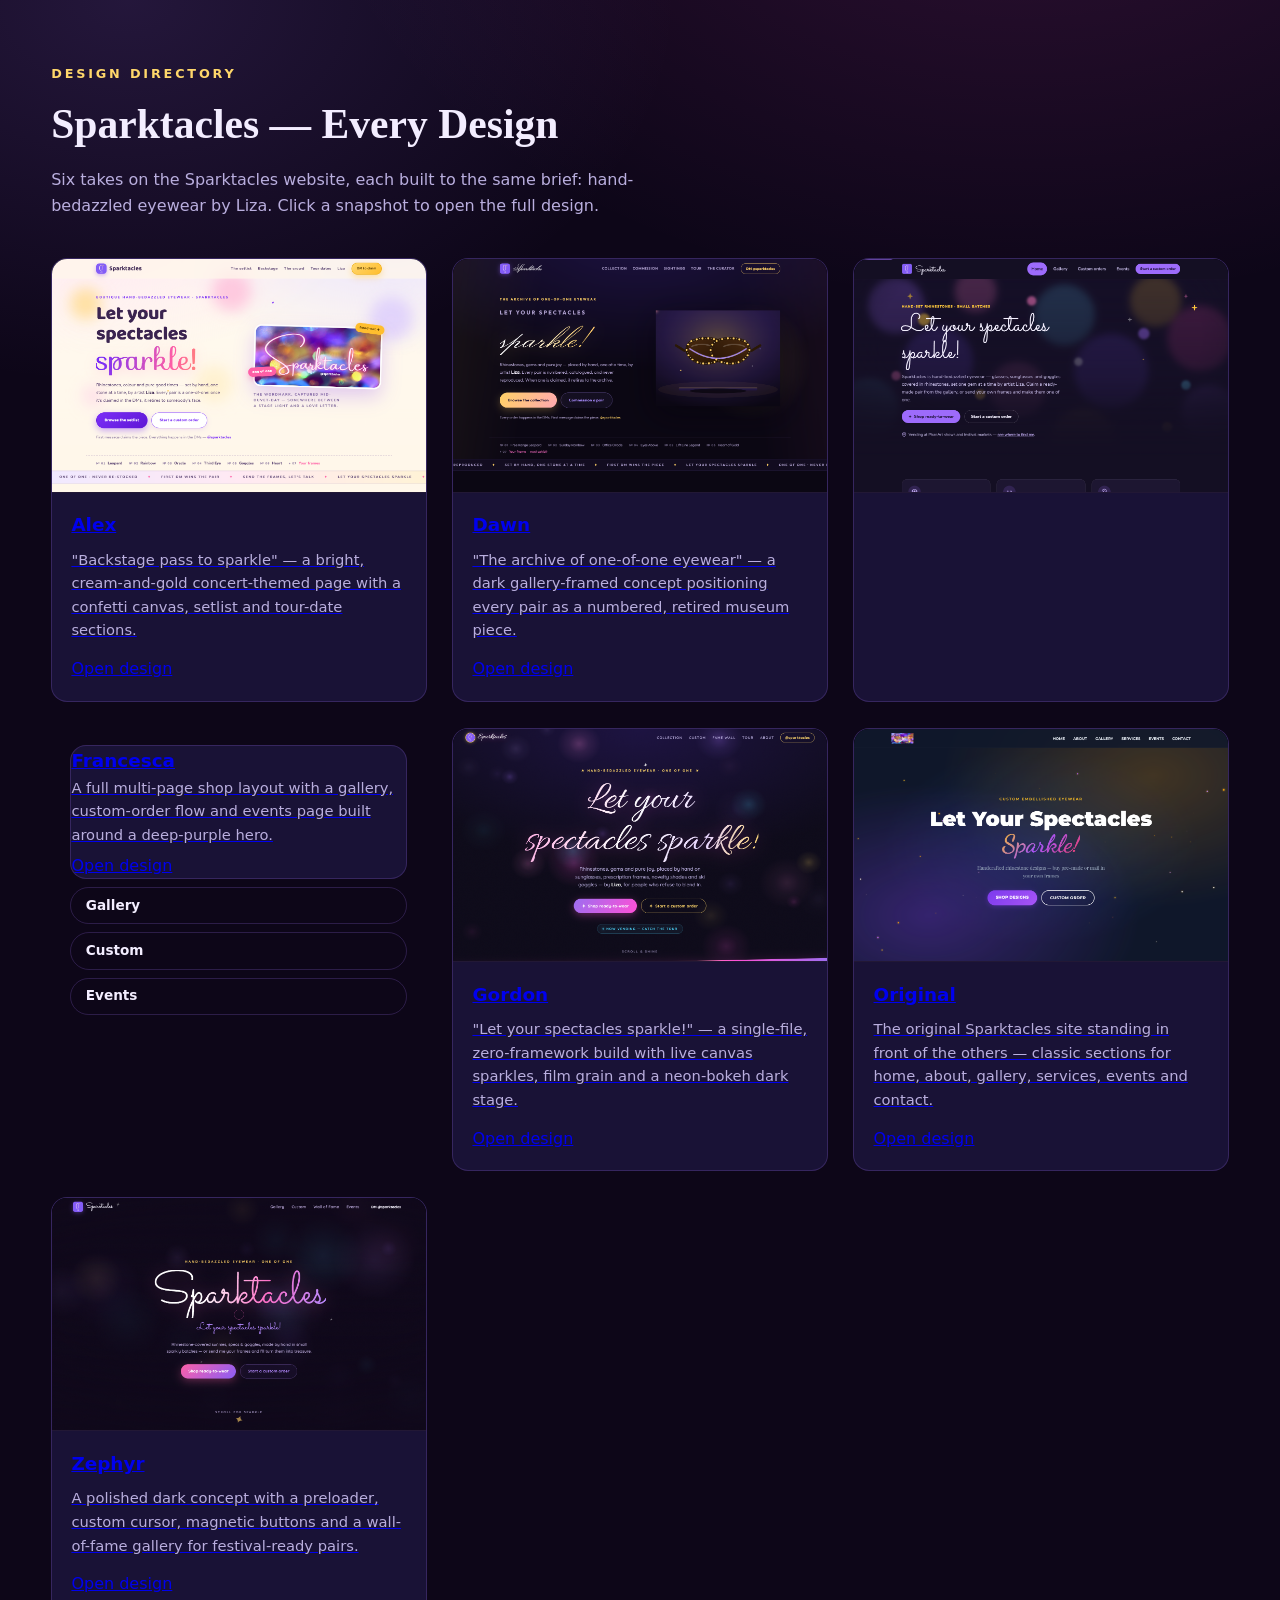
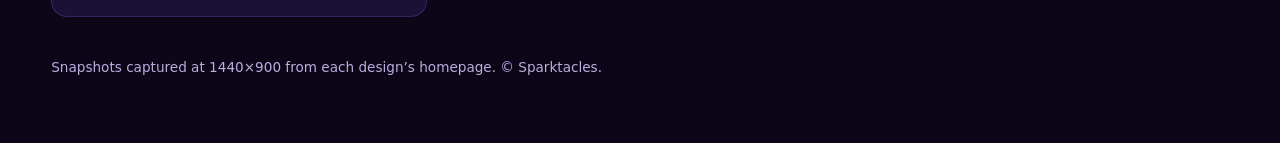
==== commit cf6cad07: "added desgins" ====
--- a/index.html
+++ b/index.html
@@ -3,263 +3,182 @@
 <head>
   <meta charset="UTF-8">
   <meta name="viewport" content="width=device-width, initial-scale=1.0">
-  <meta name="description" content="Sparktacles - Custom embellished eyewear. Let your spectacles sparkle! Pre-made designs and custom mail-in rhinestone work by Liza.">
-  <title>Sparktacles — Let Your Spectacles Sparkle</title>
-  <link rel="preconnect" href="https://fonts.googleapis.com">
-  <link rel="preconnect" href="https://fonts.gstatic.com" crossorigin>
-  <link href="https://fonts.googleapis.com/css2?family=Montserrat:wght@400;600;700;900&family=Playfair+Display:wght@400;600;700&family=Dancing+Script:wght@400;600;700&display=swap" rel="stylesheet">
-  <link rel="stylesheet" href="css/styles.css">
-  <link rel="icon" href="assets/sparktaclesicon.jpg">
+  <title>Sparktacles — Design Directory</title>
+  <meta name="description" content="Browse every Sparktacles website design drafts — Alex, Dawn, Zephyr and more — with live snapshots.">
+  <style>
+    :root {
+      --bg: #0d0618;
+      --bg2: #171030;
+      --card: #191236;
+      --line: rgba(157, 109, 242, .22);
+      --lav: #9d6df2;
+      --pink: #ff4fd8;
+      --gold: #ffd76a;
+      --ink: #f3edff;
+      --muted: #b9aede;
+      --sans: 'Segoe UI', system-ui, -apple-system, sans-serif;
+    }
+    * { margin: 0; padding: 0; box-sizing: border-box; }
+    body {
+      background:
+        radial-gradient(1200px 800px at 80% -10%, rgba(255, 79, 216, .14), transparent 60%),
+        radial-gradient(1000px 700px at 10% 0%, rgba(157, 109, 242, .16), transparent 55%),
+        var(--bg);
+      color: var(--ink);
+      font-family: var(--sans);
+      line-height: 1.6;
+      min-height: 100vh;
+      padding: clamp(1.5rem, 5vw, 4rem) clamp(1rem, 4vw, 3.5rem) 4rem;
+    }
+    header { max-width: 1200px; margin: 0 auto 2.5rem; }
+    .eyebrow {
+      color: var(--gold);
+      font-size: .8rem;
+      letter-spacing: .22em;
+      text-transform: uppercase;
+      font-weight: 700;
+    }
+    h1 {
+      font-size: clamp(1.8rem, 4vw, 2.6rem);
+      font-family: Georgia, 'Times New Roman', serif;
+      font-weight: 600;
+      margin: .4rem 0 .6rem;
+    }
+    .lede { color: var(--muted); max-width: 60ch; }
+    .grid {
+      max-width: 1200px;
+      margin: 0 auto;
+      display: grid;
+      grid-template-columns: repeat(auto-fill, minmax(320px, 1fr));
+      gap: 1.6rem;
+    }
+    .card {
+      background: var(--card);
+      border: 1px solid var(--line);
+      border-radius: 16px;
+      overflow: hidden;
+      display: flex;
+      flex-direction: column;
+      transition: transform .25s ease, box-shadow .25s ease, border-color .25s ease;
+    }
+    .card:hover {
+      transform: translateY(-4px);
+      border-color: rgba(157, 109, 242, .5);
+      box-shadow: 0 12px 40px rgba(0, 0, 0, .45);
+    }
+    .shot {
+      display: block;
+      width: 100%;
+      aspect-ratio: 16 / 10;
+      object-fit: cover;
+      object-position: top center;
+      background: #000;
+      border-bottom: 1px solid var(--line);
+    }
+    .body { padding: 1.1rem 1.2rem 1.2rem; display: flex; flex-direction: column; gap: .5rem; flex: 1; }
+    .name {
+      font-size: 1.15rem;
+      font-weight: 700;
+      text-transform: capitalize;
+    }
+    .tag { color: var(--muted); font-size: .92rem; flex: 1; }
+    .links { display: flex; flex-wrap: wrap; gap: .5rem; margin-top: .4rem; }
+    a.btn {
+      display: inline-block;
+      padding: .42rem .9rem;
+      border-radius: 999px;
+      font-size: .85rem;
+      font-weight: 700;
+      text-decoration: none;
+      background: linear-gradient(135deg, var(--lav), var(--pink));
+      color: #fff;
+      transition: filter .2s ease;
+    }
+    a.btn:hover { filter: brightness(1.15); }
+    a.btn--ghost {
+      background: transparent;
+      border: 1px solid var(--line);
+      color: var(--ink);
+    }
+    a.btn--ghost:hover { border-color: var(--gold); color: var(--gold); }
+    footer {
+      max-width: 1200px;
+      margin: 2.5rem auto 0;
+      color: var(--muted);
+      font-size: .85rem;
+    }
+  </style>
 </head>
 <body>
-
-  <header class="header" id="header">
-    <nav class="nav container">
-      <a href="#" class="logo"><img src="assets/sparktacleslogo.jpg" alt="Sparktacles" class="logo-img"></a>
-      <button class="nav-toggle" id="navToggle" aria-label="Toggle navigation">
-        <span></span>
-        <span></span>
-        <span></span>
-      </button>
-      <ul class="nav-links" id="navLinks">
-        <li><a href="#home">Home</a></li>
-        <li><a href="#about">About</a></li>
-        <li><a href="#gallery">Gallery</a></li>
-        <li><a href="#services">Services</a></li>
-        <li><a href="#events">Events</a></li>
-        <li><a href="#contact">Contact</a></li>
-      </ul>
-    </nav>
+  <header>
+    <p class="eyebrow">Design directory</p>
+    <h1>Sparktacles — Every Design</h1>
+    <p class="lede">Six takes on the Sparktacles website, each built to the same brief: hand-bedazzled eyewear by Liza. Click a snapshot to open the full design.</p>
   </header>
 
-  <main>
+  <main class="grid">
 
-    <section class="hero" id="home">
-      <div class="hero-bg"></div>
-      <div class="hero-content container">
-        <p class="hero-tag">Custom Embellished Eyewear</p>
-        <h1 class="hero-title">Let Your Spectacles<br><span class="hero-sparkle">Sparkle!</span></h1>
-        <p class="hero-sub">Handcrafted rhinestone designs — buy pre-made or mail in your own frames</p>
-        <div class="hero-cta">
-          <a href="#services" class="btn btn-primary">Shop Designs</a>
-          <a href="#contact" class="btn btn-outline">Custom Order</a>
-        </div>
+    <a class="card" href="alex/">
+      <img class="shot" src="snapshots/alex.png" alt="Snapshot of the alex design" loading="lazy">
+      <div class="body">
+        <div class="name">alex</div>
+        <p class="tag">"Backstage pass to sparkle" — a bright, cream-and-gold concert-themed page with a confetti canvas, setlist and tour-date sections.</p>
+        <span class="links"><span class="btn">Open design</span></span>
       </div>
-      <div class="sparkles" aria-hidden="true"></div>
-    </section>
+    </a>
 
-    <section class="about section" id="about">
-      <div class="container">
-        <h2 class="section-title">Meet the Maker</h2>
-        <div class="about-grid">
-          <div class="about-image">
-            <div class="about-placeholder">
-              <img src="assets/sparktacleslogo.jpg" alt="Sparktacles Logo" class="about-logo">
-            </div>
-          </div>
-          <div class="about-text">
-            <h3>Hi I'm Liza</h3>
-            <p>Founder of Sparktacles and creator behind <a href="https://instagram.com/sparktacles" target="_blank" rel="noopener">@sparktacles</a> &amp; <a href="https://instagram.com/hallyscomet" target="_blank" rel="noopener">@hallyscomet</a>. What started as a passion for festival style and self-expression has grown into a custom embellishment business bringing sparkle to everyday eyewear.</p>
-            <p>Each pair is hand-set with precision-placed rhinestones and jewels — from subtle accents to fully encrusted statement pieces. Whether you need a pair for the next festival, concert, or just want your daily frames to shine, I've got you covered.</p>
-            <div class="about-stats">
-              <div class="stat">
-                <span class="stat-number">229+</span>
-                <span class="stat-label">Designs Created</span>
-              </div>
-              <div class="stat">
-                <span class="stat-number">5+</span>
-                <span class="stat-label">Years Sparkling</span>
-              </div>
-              <div class="stat">
-                <span class="stat-number">∞</span>
-                <span class="stat-label">Good Vibes</span>
-              </div>
-            </div>
-          </div>
-        </div>
+    <a class="card" href="dawn/">
+      <img class="shot" src="snapshots/dawn.png" alt="Snapshot of the dawn design" loading="lazy">
+      <div class="body">
+        <div class="name">dawn</div>
+        <p class="tag">"The archive of one-of-one eyewear" — a dark gallery-framed concept positioning every pair as a numbered, retired museum piece.</p>
+        <span class="links"><span class="btn">Open design</span></span>
       </div>
-    </section>
+    </a>
 
-    <section class="gallery section section-dark" id="gallery">
-      <div class="container">
-        <h2 class="section-title">Featured Designs</h2>
-        <p class="section-subtitle">Every pair is one of a kind</p>
-        <div class="gallery-grid">
+    <a class="card" href="francesca/">
+      <img class="shot" src="snapshots/francesca.png" alt="Snapshot of the francesca design" loading="lazy">
+      <div class="body">
+        <div class="name">francesca</div>
+        <p class="tag">A full multi-page shop layout with a gallery, custom-order flow and events page built around a deep-purple hero.</p>
+        <span class="links">
+          <span class="btn">Open design</span>
+          <a class="btn btn--ghost" href="francesca/gallery.html">Gallery</a>
+          <a class="btn btn--ghost" href="francesca/custom.html">Custom</a>
+          <a class="btn btn--ghost" href="francesca/events.html">Events</a>
+        </span>
+      </div>
+    </a>
 
-          <div class="gallery-card">
-            <div class="gallery-img" style="background: linear-gradient(135deg, #4c1d95, #7c3aed);">
-              <span class="gallery-emoji">🦋</span>
-            </div>
-            <div class="gallery-info">
-              <h4>Butterfly Jewels</h4>
-              <p>Oversized cat-eye frames with purple, green, and gold rhinestones</p>
-            </div>
-          </div>
+    <a class="card" href="gordon/">
+      <img class="shot" src="snapshots/gordon.png" alt="Snapshot of the gordon design" loading="lazy">
+      <div class="body">
+        <div class="name">gordon</div>
+        <p class="tag">"Let your spectacles sparkle!" — a single-file, zero-framework build with live canvas sparkles, film grain and a neon-bokeh dark stage.</p>
+        <span class="links"><span class="btn">Open design</span></span>
+      </div>
+    </a>
 
-          <div class="gallery-card">
-            <div class="gallery-img" style="background: linear-gradient(135deg, #065f46, #059669);">
-              <span class="gallery-emoji">💚</span>
-            </div>
-            <div class="gallery-info">
-              <h4>Emerald Block</h4>
-              <p>Oversized squares fully covered in dense emerald green jewels</p>
-            </div>
-          </div>
+    <a class="card" href="original/">
+      <img class="shot" src="snapshots/original.png" alt="Snapshot of the original design" loading="lazy">
+      <div class="body">
+        <div class="name">original</div>
+        <p class="tag">The original Sparktacles site standing in front of the others — classic sections for home, about, gallery, services, events and contact.</p>
+        <span class="links"><span class="btn">Open design</span></span>
+      </div>
+    </a>
 
-          <div class="gallery-card">
-            <div class="gallery-img" style="background: linear-gradient(135deg, #1e3a5f, #3b82f6);">
-              <span class="gallery-emoji">💎</span>
-            </div>
-            <div class="gallery-info">
-              <h4>Blue Sapphire</h4>
-              <p>Deep blue frames with thick rhinestone borders and mirrored turquoise lenses</p>
-            </div>
-          </div>
-
-          <div class="gallery-card">
-            <div class="gallery-img" style="background: linear-gradient(135deg, #dc2626, #f97316, #eab308);">
-              <span class="gallery-emoji">🌈</span>
-            </div>
-            <div class="gallery-info">
-              <h4>Rainbow Horizon</h4>
-              <p>Horizontal striped rainbow gem patterns across thick frames</p>
-            </div>
-          </div>
-
-          <div class="gallery-card">
-            <div class="gallery-img" style="background: linear-gradient(135deg, #b45309, #f59e0b);">
-              <span class="gallery-emoji">✨</span>
-            </div>
-            <div class="gallery-info">
-              <h4>Golden Glow</h4>
-              <p>Round aviator frames lined with bright gold and yellow rhinestones</p>
-            </div>
-          </div>
-
-          <div class="gallery-card">
-            <div class="gallery-img" style="background: linear-gradient(135deg, #0ea5e9, #06b6d4);">
-              <span class="gallery-emoji">🧿</span>
-            </div>
-            <div class="gallery-info">
-              <h4>Evil Eye Goggles</h4>
-              <p>Oversized ski goggles fully covered in blue rhinestones with detailed evil eye centerpiece</p>
-            </div>
-          </div>
-
-        </div>
+    <a class="card" href="zephyr/">
+      <img class="shot" src="snapshots/zephyr.png" alt="Snapshot of the zephyr design" loading="lazy">
+      <div class="body">
+        <div class="name">zephyr</div>
+        <p class="tag">A polished dark concept with a preloader, custom cursor, magnetic buttons and a wall-of-fame gallery for festival-ready pairs.</p>
+        <span class="links"><span class="btn">Open design</span></span>
       </div>
-    </section>
-
-    <section class="services section" id="services">
-      <div class="container">
-        <h2 class="section-title">How It Works</h2>
-        <div class="services-grid">
-          <div class="service-card">
-            <div class="service-icon">&#10024;</div>
-            <h3>Shop Pre-Made</h3>
-            <p>Browse our collection of ready-to-ship designs. Each pair is handcrafted and unique &mdash; when they're gone, they're gone.</p>
-            <a href="#contact" class="btn btn-sm">Inquire</a>
-          </div>
-          <div class="service-card">
-            <div class="service-icon">&#128231;</div>
-            <h3>Mail-In Custom</h3>
-            <p>Have your own frames? Ship them to us and we'll transform them with your choice of colors, patterns, and jewel density.</p>
-            <a href="#contact" class="btn btn-sm">Start Custom</a>
-          </div>
-          <div class="service-card">
-            <div class="service-icon">&#127903;</div>
-            <h3>Festival Ready</h3>
-            <p>Need something for an upcoming show or festival? We specialize in bold, camera-ready designs that shine under stage lights.</p>
-            <a href="#contact" class="btn btn-sm">Get Festival Fit</a>
-          </div>
-        </div>
-      </div>
-    </section>
-
-    <section class="events section section-dark" id="events">
-      <div class="container">
-        <h2 class="section-title">Find Us In Person</h2>
-        <p class="section-subtitle">Catch Sparktacles at these upcoming vendor events</p>
-        <div class="events-grid">
-          <div class="event-card">
-            <div class="event-date">
-              <span class="event-month">JUN</span>
-              <span class="event-day">21</span>
-            </div>
-            <div class="event-details">
-              <h4>PhanArt Exhibition</h4>
-              <p class="event-time">Saturday, 1:00 PM &ndash; 6:00 PM</p>
-              <p class="event-location">DoubleTree by Hilton — Manchester, NH</p>
-            </div>
-          </div>
-          <div class="event-card">
-            <div class="event-date">
-              <span class="event-month">TBA</span>
-              <span class="event-day">&#9733;</span>
-            </div>
-            <div class="event-details">
-              <h4>PhanArt NYC</h4>
-              <p class="event-location">Hill Country Barbecue — West 26th Street, NYC</p>
-              <p class="event-note">Date TBA &mdash; follow <a href="https://instagram.com/sparktacles" target="_blank" rel="noopener">@sparktacles</a> for updates</p>
-            </div>
-          </div>
-        </div>
-      </div>
-    </section>
-
-    <section class="cta-section section" id="contact">
-      <div class="container">
-        <h2 class="section-title">Get in Touch</h2>
-        <p class="section-subtitle">Ready to sparkle? DM us on Instagram or drop a message below.</p>
-        <div class="contact-grid">
-          <div class="contact-info">
-            <a href="https://instagram.com/sparktacles" target="_blank" rel="noopener" class="contact-link">
-              <span class="contact-icon">&#128247;</span>
-              <span>@sparktacles</span>
-            </a>
-            <a href="https://instagram.com/hallyscomet" target="_blank" rel="noopener" class="contact-link">
-              <span class="contact-icon">&#128150;</span>
-              <span>@hallyscomet</span>
-            </a>
-            <div class="contact-motto">
-              <p>Let your spectacles <span class="tagline-script">sparkle!</span> &#10024;</p>
-            </div>
-          </div>
-          <form class="contact-form" id="contactForm">
-            <div class="form-group">
-              <label for="name">Name</label>
-              <input type="text" id="name" name="name" required>
-            </div>
-            <div class="form-group">
-              <label for="email">Email</label>
-              <input type="email" id="email" name="email" required>
-            </div>
-            <div class="form-group">
-              <label for="message">Tell us what you're looking for</label>
-              <textarea id="message" name="message" rows="4" required></textarea>
-            </div>
-            <button type="submit" class="btn btn-primary">Send Message</button>
-            <p class="form-note" id="formNote"></p>
-          </form>
-        </div>
-      </div>
-    </section>
+    </a>
 
   </main>
 
-  <footer class="footer">
-    <div class="container">
-      <div class="footer-content">
-        <a href="#" class="footer-logo"><img src="assets/sparktacleslogo.jpg" alt="Sparktacles" class="logo-img"></a>
-        <p class="footer-tagline">Let your spectacles <span class="tagline-script">sparkle!</span> &#10024;</p>
-        <div class="footer-social">
-          <a href="https://instagram.com/sparktacles" target="_blank" rel="noopener" aria-label="Instagram">&#128247;</a>
-        </div>
-        <p class="footer-copy">&copy; 2026 Sparktacles. All rights reserved.</p>
-      </div>
-    </div>
-  </footer>
-
-  <script src="js/script.js"></script>
+  <footer>Snapshots captured at 1440&times;900 from each design&rsquo;s homepage. &copy; Sparktacles.</footer>
 </body>
 </html>
